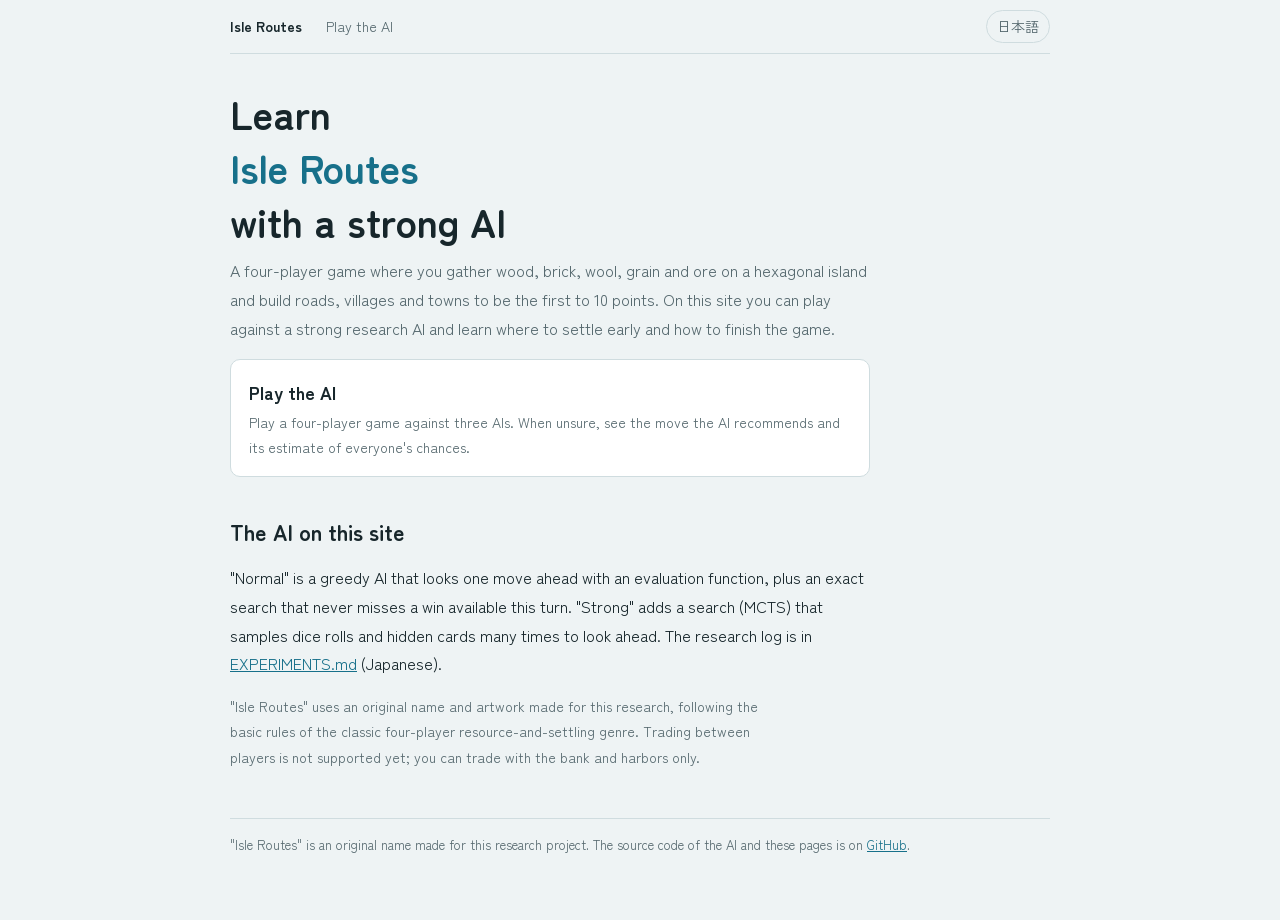
==== docs/en/index.html @ f7d3d2bc "公開サイトの土台と、ブラウザでAIと対戦できるページ（Pyodide で src/isle をそのまま動かす） Co-Authored-By: Claude Opus 5.5 <noreply@ant" ====
<!doctype html>
<html lang="en">
<head>
<meta charset="utf-8">
<meta name="viewport" content="width=device-width, initial-scale=1">
<title>Isle Routes — learn a resource-and-settling game with a strong AI</title>
<meta name="description" content="Isle Routes is a four-player game where you gather resources on a hexagonal island and build roads, villages and towns to reach 10 points. Play against a strong research AI and learn how to open and how to close out a game.">
<link rel="preconnect" href="https://fonts.googleapis.com"><link rel="preconnect" href="https://fonts.gstatic.com" crossorigin><link rel="stylesheet" href="https://fonts.googleapis.com/css2?family=Zen+Kaku+Gothic+New:wght@400;500;700&family=Zen+Maru+Gothic:wght@700&display=swap">
<style>:root {
  --bg: #eef3f4; --paper: #ffffff; --ink: #17262b; --muted: #55686e; --line: #cfdcdf;
  --accent: #17708a; --accent-ink: #ffffff; --warm: #b5562d; --soft: #e2eef1;
  --font-display: "Zen Maru Gothic", "Zen Kaku Gothic New", "Hiragino Sans", sans-serif;
  --font-body: "Zen Kaku Gothic New", "Hiragino Sans", "Yu Gothic", "Noto Sans JP", system-ui, sans-serif;
  color-scheme: light;
}
@media (prefers-color-scheme: dark) {
  :root:not([data-theme="light"]) { --bg: #10191c; --paper: #182428; --ink: #e3ecee; --muted: #9db0b5; --line: #2b3b40; --accent: #5cc0d8; --accent-ink: #0d1a1d; --warm: #e58a62; --soft: #1e3036; color-scheme: dark; }
}
:root[data-theme="dark"] { --bg: #10191c; --paper: #182428; --ink: #e3ecee; --muted: #9db0b5; --line: #2b3b40; --accent: #5cc0d8; --accent-ink: #0d1a1d; --warm: #e58a62; --soft: #1e3036; color-scheme: dark; }
* { box-sizing: border-box; }
body { margin: 0; background: var(--bg); color: var(--ink); font-family: var(--font-body); font-size: 16px; line-height: 1.8; padding: 0 16px 64px; }
.wrap { max-width: 820px; margin: 0 auto; }
h1, h2, h3 { font-family: var(--font-display); line-height: 1.35; word-break: auto-phrase; }
h1 { font-size: clamp(28px, 6vw, 40px); margin: 32px 0 8px; }
h2 { font-size: 22px; margin: 40px 0 8px; }
h3 { font-size: 18px; margin: 24px 0 4px; }
a { color: var(--accent); }
p, li { max-width: 40em; }
.lede { color: var(--muted); margin-top: 0; }
.note { font-size: 14px; color: var(--muted); }
.box { background: var(--paper); border: 1px solid var(--line); border-radius: 10px; padding: 14px 18px; margin: 14px 0; }
.lesson { border-left: 4px solid var(--accent); }
.lesson .k { display: inline-block; font-weight: 700; color: var(--accent); margin-right: 6px; }
table { border-collapse: collapse; font-size: 15px; }
th, td { border-bottom: 1px solid var(--line); padding: 6px 10px; text-align: left; }
.scroll { overflow-x: auto; }
nav.site { display: flex; flex-wrap: wrap; gap: 4px 6px; align-items: center; padding: 10px 0; border-bottom: 1px solid var(--line); font-size: 14px; }
nav.site .home { font-weight: 700; margin-right: 8px; color: var(--ink); text-decoration: none; }
nav.site a.p { color: var(--muted); text-decoration: none; padding: 3px 10px; border-radius: 999px; }
nav.site a.p:hover, nav.site a.p:focus-visible { color: var(--ink); background: var(--paper); outline: none; }
nav.site a.p[aria-current="page"] { color: var(--accent-ink); background: var(--accent); }
nav.site a.lang { margin-left: auto; border: 1px solid var(--line); }
@media (pointer: coarse), (max-width: 600px) { nav.site a { min-height: 44px; display: inline-flex; align-items: center; } }
footer.site { margin-top: 48px; padding-top: 14px; border-top: 1px solid var(--line); font-size: 13px; color: var(--muted); }
.hero h1 span { color: var(--accent); display: block; }
ol.cards { list-style: none; margin: 16px 0 0; padding: 0; display: grid; gap: 12px; }
ol.cards a { display: grid; gap: 2px; padding: 16px 18px; background: var(--paper); border: 1px solid var(--line); border-radius: 10px; color: var(--ink); text-decoration: none; }
ol.cards a:hover, ol.cards a:focus-visible { border-color: var(--accent); outline: none; }
ol.cards b { font-size: 18px; }
ol.cards small { color: var(--muted); font-size: 14px; }
</style>
<link rel="alternate" hreflang="ja" href="https://satou-aaaaa.github.io/isle-routes-research/"><link rel="alternate" hreflang="en" href="https://satou-aaaaa.github.io/isle-routes-research/en/"><link rel="alternate" hreflang="x-default" href="https://satou-aaaaa.github.io/isle-routes-research/en/">
<script>(function(){var K="site-lang",cur="en",alt="../index.html",s=null;try{s=localStorage.getItem(K)}catch(e){}if(!/bot|crawl|spider|slurp|lighthouse/i.test(navigator.userAgent)){var l=(navigator.languages&&navigator.languages[0])||navigator.language||'';var want=s||(/^ja\b/i.test(l)?'ja':'en');if(want!==cur){location.replace(alt+location.search+location.hash);return}}document.addEventListener('click',function(e){var a=e.target.closest&&e.target.closest('a[data-lang]');if(a)try{localStorage.setItem(K,a.getAttribute('data-lang'))}catch(e){}})})();</script>
</head>
<body>
<div class="wrap">
<nav class="site" aria-label="Site pages"><a class="home" href="index.html">Isle Routes</a><a class="p" href="play.html">Play the AI</a><a class="p lang" href="../index.html" hreflang="ja" lang="ja" data-lang="ja" title="日本語に切り替え">日本語</a></nav>
<header class="hero">
  <h1>Learn <span>Isle Routes</span> with a strong AI</h1>
  <p class="lede">A four-player game where you gather wood, brick, wool, grain and ore on a hexagonal island and build roads, villages and towns to be the first to 10 points. On this site you can play against a strong research AI and learn where to settle early and how to finish the game.</p>
</header>
<ol class="cards">
  <li><a href="play.html"><b>Play the AI</b><small>Play a four-player game against three AIs. When unsure, see the move the AI recommends and its estimate of everyone's chances.</small></a></li>
</ol>
<h2>The AI on this site</h2>
<p>"Normal" is a greedy AI that looks one move ahead with an evaluation function, plus an exact search that never misses a win available this turn. "Strong" adds a search (MCTS) that samples dice rolls and hidden cards many times to look ahead. The research log is in <a href="https://github.com/satou-aaaaa/isle-routes-research/blob/main/docs/EXPERIMENTS.md">EXPERIMENTS.md</a> (Japanese).</p>
<p class="note">"Isle Routes" uses an original name and artwork made for this research, following the basic rules of the classic four-player resource-and-settling genre. Trading between players is not supported yet; you can trade with the bank and harbors only.</p>

<footer class="site">"Isle Routes" is an original name made for this research project. The source code of the AI and these pages is on <a href="https://github.com/satou-aaaaa/isle-routes-research">GitHub</a>.</footer>
</div>
</body>
</html>
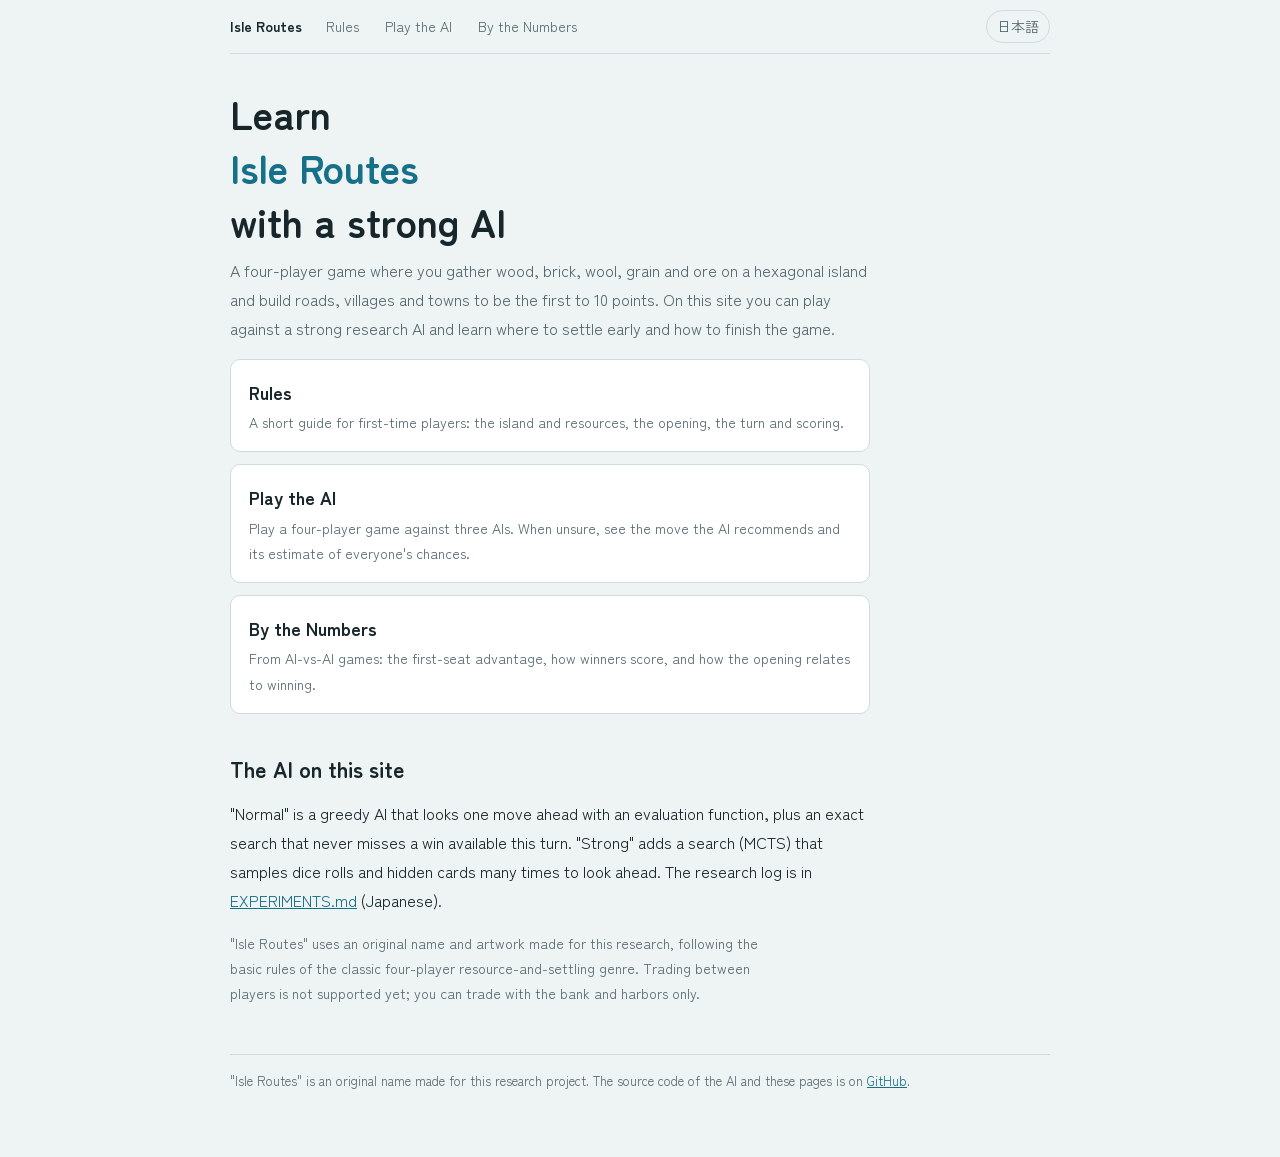
==== commit e4f10a34: "ルール入門とデータページ（AIどうし1万局の集計から本文の数字と学びを組み立てる） Co-Authored-By: Claude Opus 5.5 <noreply@anthropic.com> Cl" ====
--- a/docs/en/index.html
+++ b/docs/en/index.html
@@ -54,13 +54,15 @@
 </head>
 <body>
 <div class="wrap">
-<nav class="site" aria-label="Site pages"><a class="home" href="index.html">Isle Routes</a><a class="p" href="play.html">Play the AI</a><a class="p lang" href="../index.html" hreflang="ja" lang="ja" data-lang="ja" title="日本語に切り替え">日本語</a></nav>
+<nav class="site" aria-label="Site pages"><a class="home" href="index.html">Isle Routes</a><a class="p" href="rules.html">Rules</a><a class="p" href="play.html">Play the AI</a><a class="p" href="stats.html">By the Numbers</a><a class="p lang" href="../index.html" hreflang="ja" lang="ja" data-lang="ja" title="日本語に切り替え">日本語</a></nav>
 <header class="hero">
   <h1>Learn <span>Isle Routes</span> with a strong AI</h1>
   <p class="lede">A four-player game where you gather wood, brick, wool, grain and ore on a hexagonal island and build roads, villages and towns to be the first to 10 points. On this site you can play against a strong research AI and learn where to settle early and how to finish the game.</p>
 </header>
 <ol class="cards">
+  <li><a href="rules.html"><b>Rules</b><small>A short guide for first-time players: the island and resources, the opening, the turn and scoring.</small></a></li>
   <li><a href="play.html"><b>Play the AI</b><small>Play a four-player game against three AIs. When unsure, see the move the AI recommends and its estimate of everyone's chances.</small></a></li>
+  <li><a href="stats.html"><b>By the Numbers</b><small>From AI-vs-AI games: the first-seat advantage, how winners score, and how the opening relates to winning.</small></a></li>
 </ol>
 <h2>The AI on this site</h2>
 <p>"Normal" is a greedy AI that looks one move ahead with an evaluation function, plus an exact search that never misses a win available this turn. "Strong" adds a search (MCTS) that samples dice rolls and hidden cards many times to look ahead. The research log is in <a href="https://github.com/satou-aaaaa/isle-routes-research/blob/main/docs/EXPERIMENTS.md">EXPERIMENTS.md</a> (Japanese).</p>
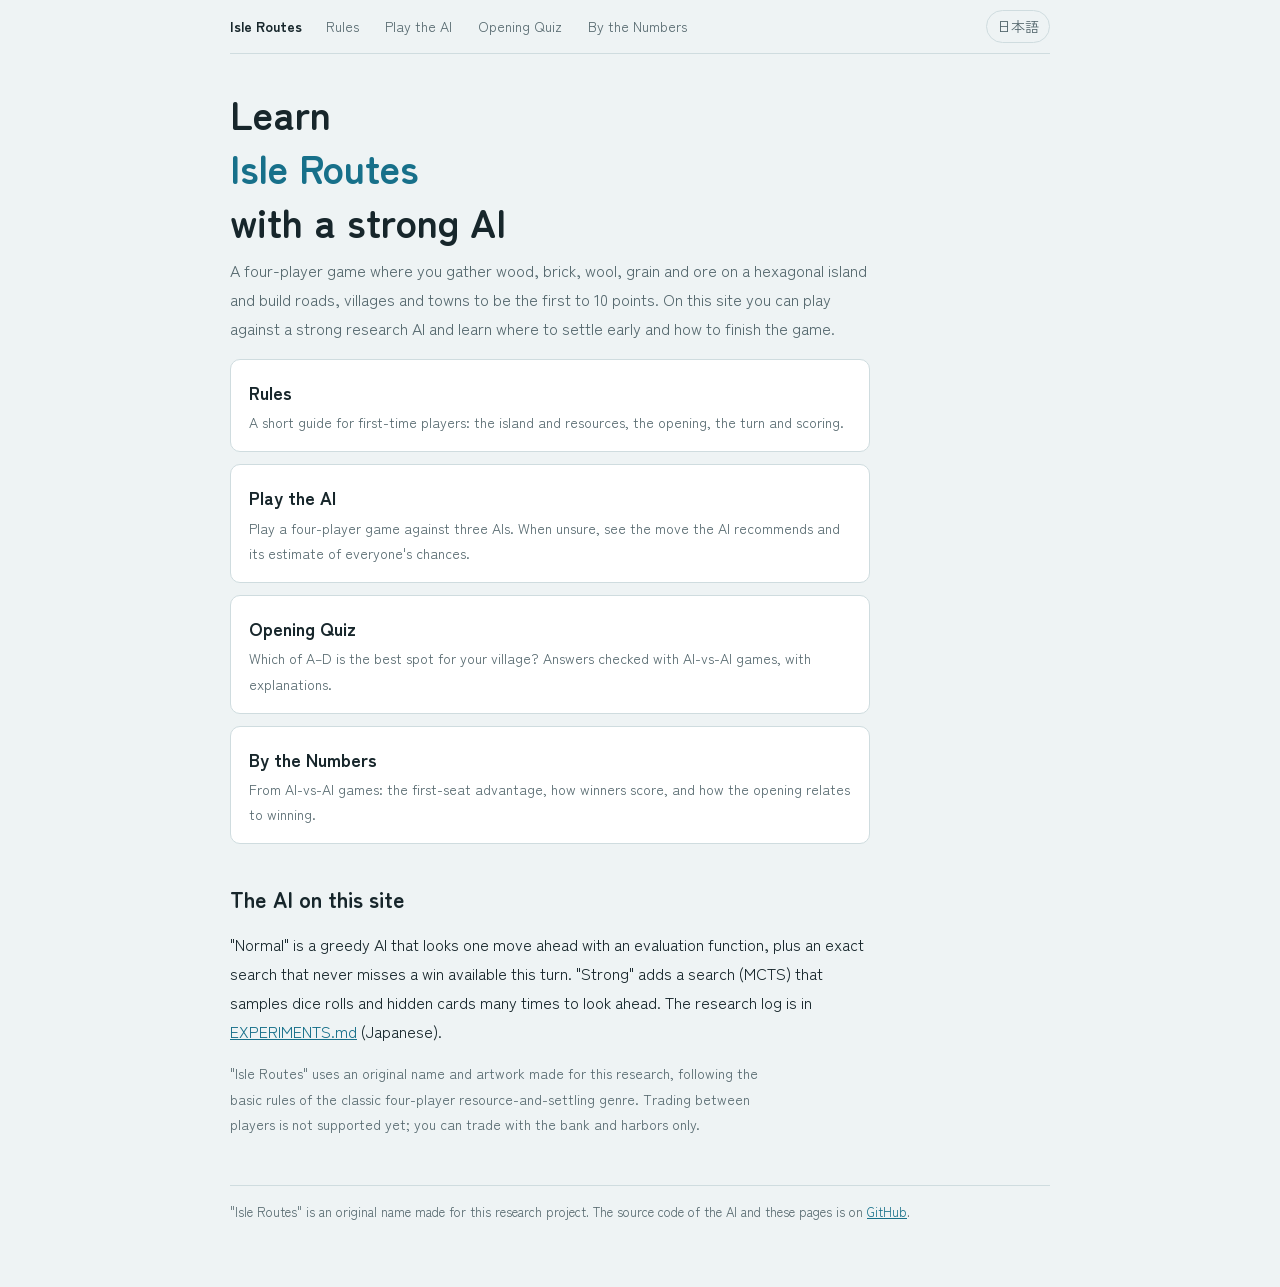
==== commit c2dbe2b2: "初期配置クイズ（候補ごとにAIどうしで200局打って正解を決めた12問、日英） Co-Authored-By: Claude Opus 5.5 <noreply@anthropic.com> Clau" ====
--- a/docs/en/index.html
+++ b/docs/en/index.html
@@ -54,7 +54,7 @@
 </head>
 <body>
 <div class="wrap">
-<nav class="site" aria-label="Site pages"><a class="home" href="index.html">Isle Routes</a><a class="p" href="rules.html">Rules</a><a class="p" href="play.html">Play the AI</a><a class="p" href="stats.html">By the Numbers</a><a class="p lang" href="../index.html" hreflang="ja" lang="ja" data-lang="ja" title="日本語に切り替え">日本語</a></nav>
+<nav class="site" aria-label="Site pages"><a class="home" href="index.html">Isle Routes</a><a class="p" href="rules.html">Rules</a><a class="p" href="play.html">Play the AI</a><a class="p" href="quiz.html">Opening Quiz</a><a class="p" href="stats.html">By the Numbers</a><a class="p lang" href="../index.html" hreflang="ja" lang="ja" data-lang="ja" title="日本語に切り替え">日本語</a></nav>
 <header class="hero">
   <h1>Learn <span>Isle Routes</span> with a strong AI</h1>
   <p class="lede">A four-player game where you gather wood, brick, wool, grain and ore on a hexagonal island and build roads, villages and towns to be the first to 10 points. On this site you can play against a strong research AI and learn where to settle early and how to finish the game.</p>
@@ -62,6 +62,7 @@
 <ol class="cards">
   <li><a href="rules.html"><b>Rules</b><small>A short guide for first-time players: the island and resources, the opening, the turn and scoring.</small></a></li>
   <li><a href="play.html"><b>Play the AI</b><small>Play a four-player game against three AIs. When unsure, see the move the AI recommends and its estimate of everyone's chances.</small></a></li>
+  <li><a href="quiz.html"><b>Opening Quiz</b><small>Which of A–D is the best spot for your village? Answers checked with AI-vs-AI games, with explanations.</small></a></li>
   <li><a href="stats.html"><b>By the Numbers</b><small>From AI-vs-AI games: the first-seat advantage, how winners score, and how the opening relates to winning.</small></a></li>
 </ol>
 <h2>The AI on this site</h2>
